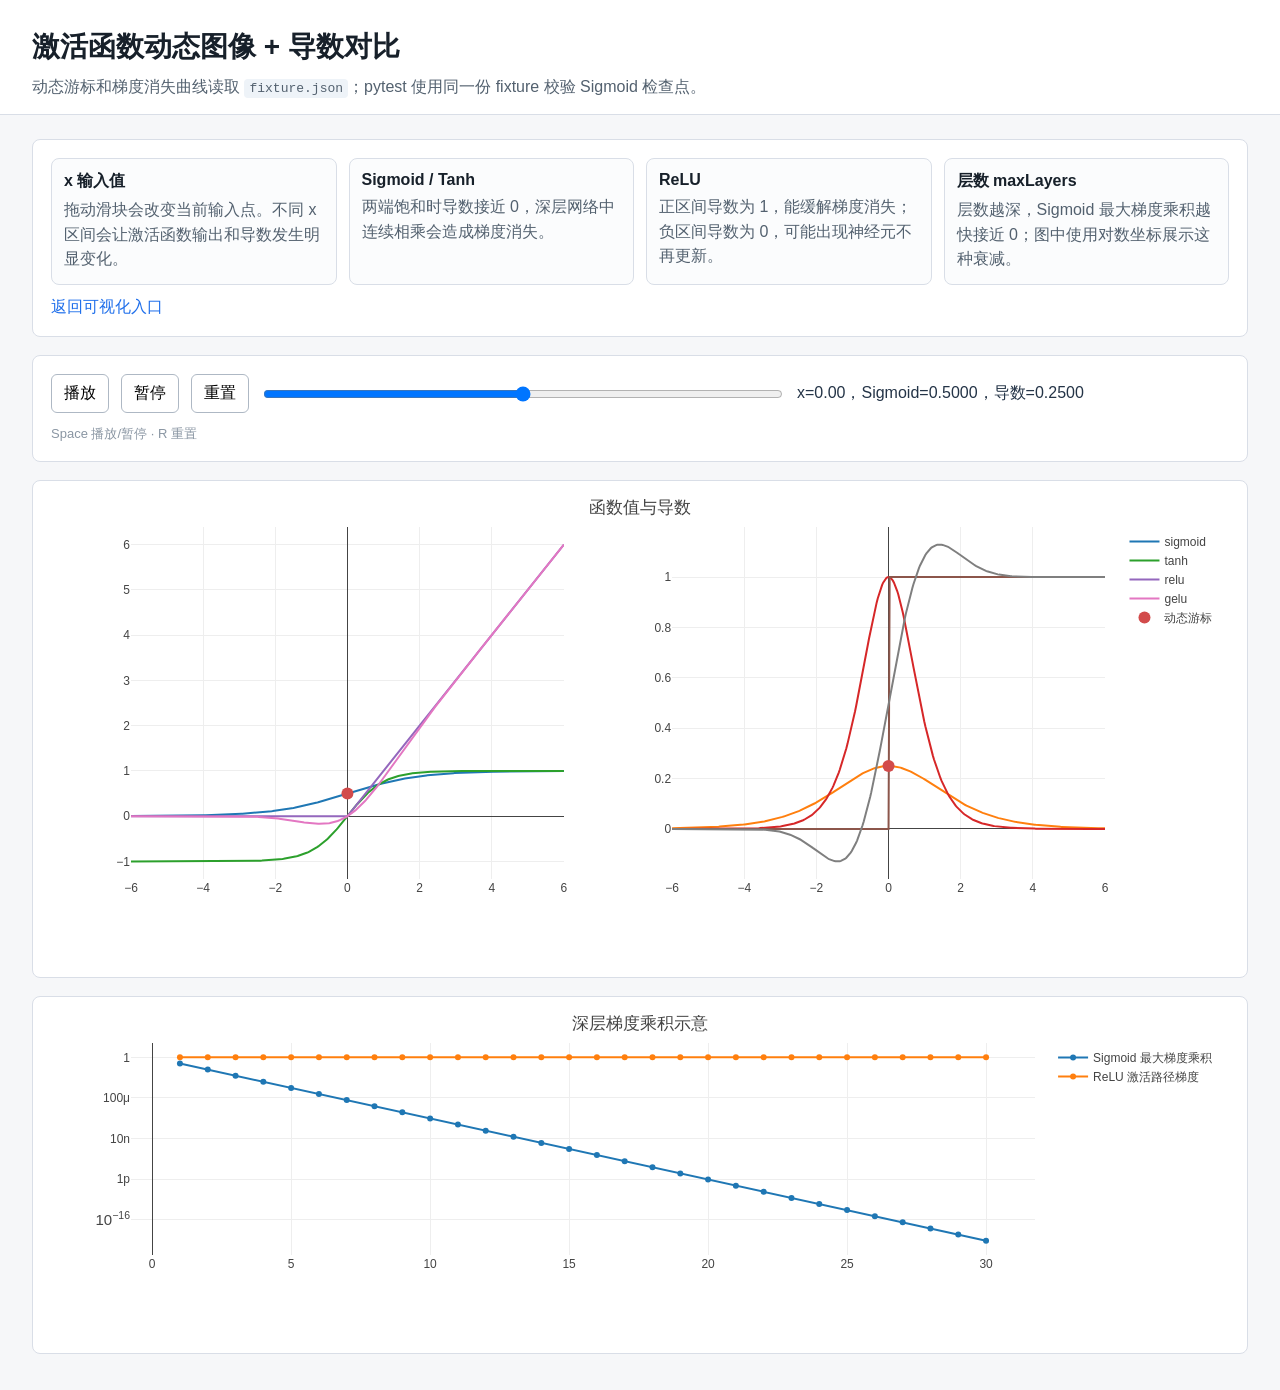
==== visualizations/activation/index.html @ 7203d1c0 "初始提交：从零手写神经网络学习项目 包含 10 个模块的 Jupyter notebook（Perceptron → Transformer）， 配套交互式可视化（梯度下降/反向传播/激活函数/CNN" ====
<!DOCTYPE html>
<html lang="zh-CN">
<head>
  <meta charset="UTF-8" />
  <meta name="viewport" content="width=device-width, initial-scale=1" />
  <title>激活函数 —— 测试联动动态可视化</title>
  <link rel="stylesheet" href="../shared.css" />
  <script src="https://cdn.plot.ly/plotly-2.32.0.min.js"></script>
</head>
<body>
  <header>
    <h1>激活函数动态图像 + 导数对比</h1>
    <p>动态游标和梯度消失曲线读取 <code>fixture.json</code>；pytest 使用同一份 fixture 校验 Sigmoid 检查点。</p>
  </header>
  <main>
    <section class="panel">
      <div class="explain">
        <div class="explain-item"><b>x 输入值</b><span>拖动滑块会改变当前输入点。不同 x 区间会让激活函数输出和导数发生明显变化。</span></div>
        <div class="explain-item"><b>Sigmoid / Tanh</b><span>两端饱和时导数接近 0，深层网络中连续相乘会造成梯度消失。</span></div>
        <div class="explain-item"><b>ReLU</b><span>正区间导数为 1，能缓解梯度消失；负区间导数为 0，可能出现神经元不再更新。</span></div>
        <div class="explain-item"><b>层数 maxLayers</b><span>层数越深，Sigmoid 最大梯度乘积越快接近 0；图中使用对数坐标展示这种衰减。</span></div>
      </div>
      <a class="back-link" href="../">返回可视化入口</a>
    </section>
    <section class="panel controls">
      <button id="play">播放</button>
      <button id="pause">暂停</button>
      <button id="reset">重置</button>
      <input id="slider" type="range" min="0" value="0" />
      <span class="metric" id="readout"></span>
      <span class="metric" style="color:#8a96a3;font-size:13px">Space 播放/暂停 · R 重置</span>
    </section>
    <section class="panel"><div id="activationPlot" style="height:460px"></div></section>
    <section class="panel"><div id="vanishingPlot" style="height:320px"></div></section>
  </main>
  <script>
    const fallbackFixture = {
      domain: {min: -6, max: 6, points: 401},
      deepGradient: {maxLayers: 30, sigmoidMaxDerivative: 0.25, reluActiveDerivative: 1},
      gradientCheck: {x: 0, sigmoid: 0.5, sigmoidGradient: 0.25, tolerance: 0.00001}
    };
    const sigmoid = x => 1 / (1 + Math.exp(-x));
    const gelu = x => 0.5 * x * (1 + Math.tanh(Math.sqrt(2 / Math.PI) * (x + 0.044715 * x ** 3)));
    const numericGrad = (fn, x) => (fn(x + 1e-4) - fn(x - 1e-4)) / 2e-4;

    async function loadFixture() {
      try {
        const response = await fetch("fixture.json", {cache: "no-store"});
        if (!response.ok) throw new Error(response.statusText);
        return await response.json();
      } catch {
        return fallbackFixture;
      }
    }

    function range(min, max, points) {
      return Array.from({length: points}, (_, i) => min + i * (max - min) / (points - 1));
    }

    loadFixture().then(fixture => {
      const xs = range(fixture.domain.min, fixture.domain.max, fixture.domain.points);
      const funcs = [
        ["sigmoid", x => sigmoid(x), x => sigmoid(x) * (1 - sigmoid(x))],
        ["tanh", x => Math.tanh(x), x => 1 - Math.tanh(x) ** 2],
        ["relu", x => Math.max(0, x), x => x > 0 ? 1 : 0],
        ["gelu", gelu, x => numericGrad(gelu, x)]
      ];
      const traces = funcs.flatMap(([name, fn, grad]) => [
        {x: xs, y: xs.map(fn), name, xaxis: "x", yaxis: "y", mode: "lines"},
        {x: xs, y: xs.map(grad), name: name + " 导数", xaxis: "x2", yaxis: "y2", mode: "lines", showlegend: false}
      ]);
      traces.push({x: [0], y: [sigmoid(0)], name: "动态游标", mode: "markers", marker: {size: 12, color: "#d24b4b"}});
      traces.push({x: [0], y: [0.25], name: "动态导数", xaxis: "x2", yaxis: "y2", mode: "markers", marker: {size: 12, color: "#d24b4b"}, showlegend: false});

      Plotly.newPlot("activationPlot", traces, {
        grid: {rows: 1, columns: 2, pattern: "independent"},
        margin: {t: 28},
        title: "函数值与导数"
      }, {responsive: true});

      const layers = Array.from({length: fixture.deepGradient.maxLayers}, (_, i) => i + 1);
      Plotly.newPlot("vanishingPlot", [
        {x: layers, y: layers.map(l => fixture.deepGradient.sigmoidMaxDerivative ** l), name: "Sigmoid 最大梯度乘积", mode: "lines+markers"},
        {x: layers, y: layers.map(l => fixture.deepGradient.reluActiveDerivative ** l), name: "ReLU 激活路径梯度", mode: "lines+markers"}
      ], {yaxis: {type: "log"}, margin: {t: 28}, title: "深层梯度乘积示意"}, {responsive: true});

      const slider = document.getElementById("slider");
      slider.max = xs.length - 1;
      const midIdx = Math.floor(xs.length / 2);
      let idx = midIdx, timer = null;

      function render() {
        const x = xs[idx];
        const s = sigmoid(x);
        const sg = s * (1 - s);
        Plotly.restyle("activationPlot", {x: [[x]], y: [[s]]}, [traces.length - 2]);
        Plotly.restyle("activationPlot", {x: [[x]], y: [[sg]]}, [traces.length - 1]);
        slider.value = idx;
        document.getElementById("readout").textContent = `x=${x.toFixed(2)}，Sigmoid=${s.toFixed(4)}，导数=${sg.toFixed(4)}`;
      }

      document.getElementById("play").onclick = () => {
        if (timer) return;
        timer = setInterval(() => { idx = (idx + 4) % xs.length; render(); }, 90);
      };
      document.getElementById("pause").onclick = () => { clearInterval(timer); timer = null; };
      document.getElementById("reset").onclick = () => { idx = midIdx; clearInterval(timer); timer = null; render(); };
      slider.oninput = event => { idx = Number(event.target.value); render(); };

      document.addEventListener("keydown", e => {
        if (e.target.tagName === "INPUT") return;
        if (e.key === " ") {
          e.preventDefault();
          if (timer) document.getElementById("pause").click();
          else document.getElementById("play").click();
        }
        if (e.key === "r" || e.key === "R") document.getElementById("reset").click();
      });

      render();
    });
  </script>
</body>
</html>
---- visualizations/shared.css ----
:root {
  font-family: Inter, -apple-system, BlinkMacSystemFont, "Segoe UI", sans-serif;
  color: #17202a;
  background: #f6f7f9;
}
body { margin: 0; }
header { padding: 28px 32px 14px; border-bottom: 1px solid #d9dee7; background: #fff; }
h1 { margin: 0 0 8px; font-size: 28px; letter-spacing: 0; }
p { margin: 0; color: #53616f; line-height: 1.6; }
main { padding: 24px 32px 36px; display: grid; gap: 18px; }
.panel { background: #fff; border: 1px solid #d9dee7; border-radius: 8px; padding: 18px; }
.controls { display: flex; gap: 12px; align-items: center; flex-wrap: wrap; }
button { border: 1px solid #aeb8c4; background: #fff; border-radius: 6px; padding: 8px 12px; font: inherit; cursor: pointer; }
button:hover { background: #eef3f8; }
input[type="range"] { width: min(520px, 100%); }
.metric { font-variant-numeric: tabular-nums; color: #243447; }
.explain { display: grid; grid-template-columns: repeat(auto-fit, minmax(220px, 1fr)); gap: 12px; }
.explain-item { border: 1px solid #d9dee7; border-radius: 8px; padding: 12px; background: #fbfcfd; }
.explain-item b { display: block; margin-bottom: 6px; color: #17202a; }
.explain-item span { color: #53616f; line-height: 1.55; }
.back-link { display: inline-block; margin-top: 12px; color: #1f6feb; text-decoration: none; }
.back-link:hover { text-decoration: underline; }
code { background: #eef3f8; border-radius: 4px; padding: 2px 5px; }
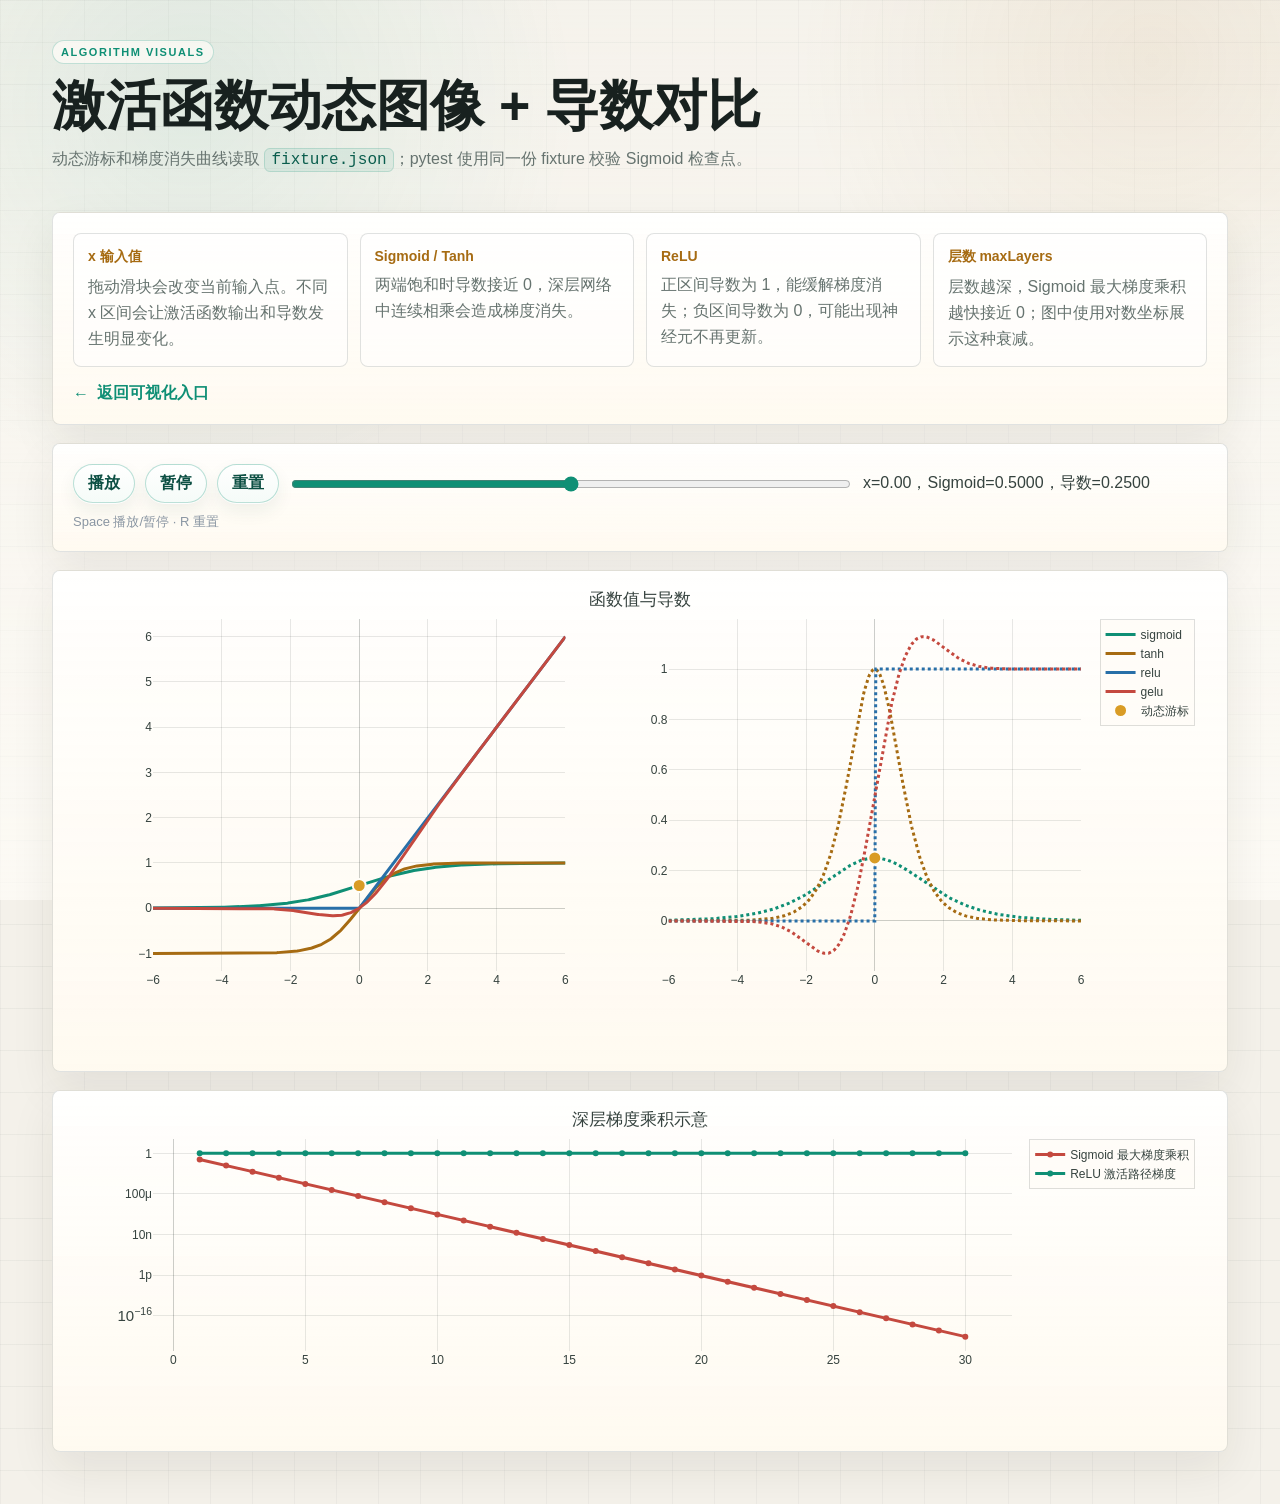
==== commit 9c8ac020: "feat(visualizations): package and refine visual lab" ====
--- a/visualizations/activation/index.html
+++ b/visualizations/activation/index.html
@@ -4,6 +4,7 @@
   <meta charset="UTF-8" />
   <meta name="viewport" content="width=device-width, initial-scale=1" />
   <title>激活函数 —— 测试联动动态可视化</title>
+  <link rel="icon" href="data:," />
   <link rel="stylesheet" href="../shared.css" />
   <script src="https://cdn.plot.ly/plotly-2.32.0.min.js"></script>
 </head>
@@ -42,6 +43,16 @@
     const sigmoid = x => 1 / (1 + Math.exp(-x));
     const gelu = x => 0.5 * x * (1 + Math.tanh(Math.sqrt(2 / Math.PI) * (x + 0.044715 * x ** 3)));
     const numericGrad = (fn, x) => (fn(x + 1e-4) - fn(x - 1e-4)) / 2e-4;
+    const plotTheme = {
+      paper_bgcolor: "rgba(0,0,0,0)",
+      plot_bgcolor: "rgba(0,0,0,0)",
+      font: {color: "#36433f", family: "Avenir Next, Helvetica Neue, sans-serif"},
+      xaxis: {gridcolor: "rgba(24,33,31,0.10)", zerolinecolor: "rgba(24,33,31,0.22)"},
+      yaxis: {gridcolor: "rgba(24,33,31,0.10)", zerolinecolor: "rgba(24,33,31,0.22)"},
+      xaxis2: {gridcolor: "rgba(24,33,31,0.10)", zerolinecolor: "rgba(24,33,31,0.22)"},
+      yaxis2: {gridcolor: "rgba(24,33,31,0.10)", zerolinecolor: "rgba(24,33,31,0.22)"},
+      legend: {bgcolor: "rgba(255,253,248,0.76)", bordercolor: "rgba(24,33,31,0.14)", borderwidth: 1}
+    };
 
     async function loadFixture() {
       try {
@@ -65,14 +76,16 @@
         ["relu", x => Math.max(0, x), x => x > 0 ? 1 : 0],
         ["gelu", gelu, x => numericGrad(gelu, x)]
       ];
-      const traces = funcs.flatMap(([name, fn, grad]) => [
-        {x: xs, y: xs.map(fn), name, xaxis: "x", yaxis: "y", mode: "lines"},
-        {x: xs, y: xs.map(grad), name: name + " 导数", xaxis: "x2", yaxis: "y2", mode: "lines", showlegend: false}
+      const colors = ["#0f8f75", "#a66b12", "#286fa8", "#c4493f"];
+      const traces = funcs.flatMap(([name, fn, grad], i) => [
+        {x: xs, y: xs.map(fn), name, xaxis: "x", yaxis: "y", mode: "lines", line: {color: colors[i], width: 3}},
+        {x: xs, y: xs.map(grad), name: name + " 导数", xaxis: "x2", yaxis: "y2", mode: "lines", line: {color: colors[i], width: 3, dash: "dot"}, showlegend: false}
       ]);
-      traces.push({x: [0], y: [sigmoid(0)], name: "动态游标", mode: "markers", marker: {size: 12, color: "#d24b4b"}});
-      traces.push({x: [0], y: [0.25], name: "动态导数", xaxis: "x2", yaxis: "y2", mode: "markers", marker: {size: 12, color: "#d24b4b"}, showlegend: false});
+      traces.push({x: [0], y: [sigmoid(0)], name: "动态游标", mode: "markers", marker: {size: 13, color: "#d99c25", line: {color: "#fffdf8", width: 2}}});
+      traces.push({x: [0], y: [0.25], name: "动态导数", xaxis: "x2", yaxis: "y2", mode: "markers", marker: {size: 13, color: "#d99c25", line: {color: "#fffdf8", width: 2}}, showlegend: false});
 
       Plotly.newPlot("activationPlot", traces, {
+        ...plotTheme,
         grid: {rows: 1, columns: 2, pattern: "independent"},
         margin: {t: 28},
         title: "函数值与导数"
@@ -80,9 +93,9 @@
 
       const layers = Array.from({length: fixture.deepGradient.maxLayers}, (_, i) => i + 1);
       Plotly.newPlot("vanishingPlot", [
-        {x: layers, y: layers.map(l => fixture.deepGradient.sigmoidMaxDerivative ** l), name: "Sigmoid 最大梯度乘积", mode: "lines+markers"},
-        {x: layers, y: layers.map(l => fixture.deepGradient.reluActiveDerivative ** l), name: "ReLU 激活路径梯度", mode: "lines+markers"}
-      ], {yaxis: {type: "log"}, margin: {t: 28}, title: "深层梯度乘积示意"}, {responsive: true});
+        {x: layers, y: layers.map(l => fixture.deepGradient.sigmoidMaxDerivative ** l), name: "Sigmoid 最大梯度乘积", mode: "lines+markers", line: {color: "#c4493f", width: 3}, marker: {color: "#c4493f"}},
+        {x: layers, y: layers.map(l => fixture.deepGradient.reluActiveDerivative ** l), name: "ReLU 激活路径梯度", mode: "lines+markers", line: {color: "#0f8f75", width: 3}, marker: {color: "#0f8f75"}}
+      ], {...plotTheme, yaxis: {type: "log", gridcolor: "rgba(24,33,31,0.10)", zerolinecolor: "rgba(24,33,31,0.22)"}, margin: {t: 28}, title: "深层梯度乘积示意"}, {responsive: true});
 
       const slider = document.getElementById("slider");
       slider.max = xs.length - 1;
--- a/visualizations/shared.css
+++ b/visualizations/shared.css
@@ -1,23 +1,250 @@
 :root {
-  font-family: Inter, -apple-system, BlinkMacSystemFont, "Segoe UI", sans-serif;
-  color: #17202a;
-  background: #f6f7f9;
-}
-body { margin: 0; }
-header { padding: 28px 32px 14px; border-bottom: 1px solid #d9dee7; background: #fff; }
-h1 { margin: 0 0 8px; font-size: 28px; letter-spacing: 0; }
-p { margin: 0; color: #53616f; line-height: 1.6; }
-main { padding: 24px 32px 36px; display: grid; gap: 18px; }
-.panel { background: #fff; border: 1px solid #d9dee7; border-radius: 8px; padding: 18px; }
-.controls { display: flex; gap: 12px; align-items: center; flex-wrap: wrap; }
-button { border: 1px solid #aeb8c4; background: #fff; border-radius: 6px; padding: 8px 12px; font: inherit; cursor: pointer; }
-button:hover { background: #eef3f8; }
-input[type="range"] { width: min(520px, 100%); }
-.metric { font-variant-numeric: tabular-nums; color: #243447; }
-.explain { display: grid; grid-template-columns: repeat(auto-fit, minmax(220px, 1fr)); gap: 12px; }
-.explain-item { border: 1px solid #d9dee7; border-radius: 8px; padding: 12px; background: #fbfcfd; }
-.explain-item b { display: block; margin-bottom: 6px; color: #17202a; }
-.explain-item span { color: #53616f; line-height: 1.55; }
-.back-link { display: inline-block; margin-top: 12px; color: #1f6feb; text-decoration: none; }
-.back-link:hover { text-decoration: underline; }
-code { background: #eef3f8; border-radius: 4px; padding: 2px 5px; }
+  color-scheme: light;
+  --bg: #f4f1ea;
+  --paper: #fffdf8;
+  --panel: rgba(255, 253, 248, 0.92);
+  --panel-strong: #fffaf0;
+  --ink: #18211f;
+  --muted: #66736f;
+  --soft: #36433f;
+  --line: rgba(39, 53, 49, 0.14);
+  --line-strong: rgba(39, 53, 49, 0.26);
+  --accent: #0f8f75;
+  --accent-soft: rgba(15, 143, 117, 0.1);
+  --accent-2: #a66b12;
+  --danger: #c4493f;
+  --blue: #286fa8;
+  --shadow: 0 18px 45px rgba(43, 35, 20, 0.08);
+  --radius: 8px;
+  font-family: "Avenir Next", "Helvetica Neue", "PingFang SC", "Microsoft YaHei", sans-serif;
+  color: var(--ink);
+  background: var(--bg);
+}
+
+* { box-sizing: border-box; }
+
+html { min-height: 100%; }
+
+body {
+  min-height: 100vh;
+  margin: 0;
+  background:
+    linear-gradient(rgba(24, 33, 31, 0.045) 1px, transparent 1px),
+    linear-gradient(90deg, rgba(24, 33, 31, 0.035) 1px, transparent 1px),
+    radial-gradient(circle at 15% 7%, rgba(15, 143, 117, 0.12), transparent 24rem),
+    radial-gradient(circle at 90% 4%, rgba(166, 107, 18, 0.10), transparent 22rem),
+    var(--bg);
+  background-size: 42px 42px, 42px 42px, auto, auto, auto;
+  overflow-x: hidden;
+}
+
+body::before {
+  content: "";
+  position: fixed;
+  inset: 0;
+  pointer-events: none;
+  background: linear-gradient(to bottom, rgba(255,253,248,0.15), rgba(255,253,248,0.72));
+}
+
+header {
+  position: relative;
+  max-width: 1240px;
+  margin: 0 auto;
+  padding: 40px 32px 20px;
+}
+
+header::before {
+  content: "ALGORITHM VISUALS";
+  display: inline-flex;
+  margin-bottom: 14px;
+  padding: 5px 8px;
+  border: 1px solid rgba(15, 143, 117, 0.24);
+  border-radius: 999px;
+  color: var(--accent);
+  background: rgba(255, 253, 248, 0.7);
+  font-size: 11px;
+  font-weight: 800;
+  letter-spacing: 0.14em;
+}
+
+h1, h2, h3, p { margin-top: 0; }
+
+h1 {
+  max-width: 940px;
+  margin-bottom: 12px;
+  color: var(--ink);
+  font-size: clamp(30px, 4.2vw, 58px);
+  line-height: 1.02;
+  font-weight: 780;
+  letter-spacing: 0;
+}
+
+h2 {
+  color: var(--ink);
+  font-size: 18px;
+  line-height: 1.25;
+  letter-spacing: 0;
+}
+
+p {
+  max-width: 940px;
+  margin-bottom: 0;
+  color: var(--muted);
+  line-height: 1.72;
+}
+
+main {
+  position: relative;
+  max-width: 1240px;
+  margin: 0 auto;
+  padding: 18px 32px 54px;
+  display: grid;
+  gap: 18px;
+}
+
+.panel {
+  position: relative;
+  overflow: hidden;
+  border: 1px solid var(--line);
+  border-radius: var(--radius);
+  padding: 20px;
+  background: linear-gradient(180deg, rgba(255,255,255,0.76), rgba(255,250,240,0.9)), var(--panel);
+  box-shadow: var(--shadow);
+  animation: rise-in 420ms cubic-bezier(.2,.8,.2,1) both;
+}
+
+.panel::before {
+  content: "";
+  position: absolute;
+  inset: 0;
+  pointer-events: none;
+  border-top: 1px solid rgba(255,255,255,0.82);
+}
+
+.panel:nth-of-type(2) { animation-delay: 55ms; }
+.panel:nth-of-type(3) { animation-delay: 110ms; }
+.panel:nth-of-type(4) { animation-delay: 165ms; }
+
+.controls {
+  display: flex;
+  gap: 10px;
+  align-items: center;
+  flex-wrap: wrap;
+}
+
+button {
+  min-height: 38px;
+  border: 1px solid rgba(15, 143, 117, 0.28);
+  border-radius: 999px;
+  padding: 8px 14px;
+  color: #0c4f43;
+  background: linear-gradient(180deg, #ffffff, #f5fbf8);
+  box-shadow: 0 1px 0 rgba(255,255,255,0.9), 0 8px 18px rgba(28, 72, 62, 0.07);
+  font: inherit;
+  font-weight: 700;
+  cursor: pointer;
+  transition: transform 160ms ease, border-color 160ms ease, background 160ms ease, box-shadow 160ms ease;
+}
+
+button:hover {
+  transform: translateY(-1px);
+  border-color: rgba(15, 143, 117, 0.6);
+  background: linear-gradient(180deg, #ffffff, #ecf8f4);
+  box-shadow: 0 10px 24px rgba(15, 143, 117, 0.13);
+}
+
+button:active { transform: translateY(0); }
+
+input[type="range"] {
+  width: min(560px, 100%);
+  accent-color: var(--accent);
+}
+
+.metric {
+  color: var(--soft);
+  font-variant-numeric: tabular-nums;
+}
+
+.explain {
+  display: grid;
+  grid-template-columns: repeat(auto-fit, minmax(220px, 1fr));
+  gap: 12px;
+}
+
+.explain-item {
+  position: relative;
+  min-height: 122px;
+  border: 1px solid var(--line);
+  border-radius: var(--radius);
+  padding: 14px;
+  background: rgba(255, 255, 255, 0.56);
+  transition: transform 160ms ease, border-color 160ms ease, background 160ms ease;
+}
+
+.explain-item:hover {
+  transform: translateY(-2px);
+  border-color: var(--line-strong);
+  background: rgba(255, 255, 255, 0.86);
+}
+
+.explain-item b {
+  display: block;
+  margin-bottom: 8px;
+  color: var(--accent-2);
+  font-size: 14px;
+}
+
+.explain-item span {
+  color: var(--muted);
+  line-height: 1.62;
+}
+
+.back-link {
+  display: inline-flex;
+  align-items: center;
+  gap: 8px;
+  margin-top: 16px;
+  color: var(--accent);
+  text-decoration: none;
+  font-weight: 800;
+}
+
+.back-link::before {
+  content: "←";
+  transition: transform 160ms ease;
+}
+
+.back-link:hover::before { transform: translateX(-3px); }
+
+code {
+  border: 1px solid rgba(15, 143, 117, 0.18);
+  border-radius: 6px;
+  padding: 2px 6px;
+  color: #0a5d4d;
+  background: rgba(15, 143, 117, 0.08);
+  font-family: "SFMono-Regular", Consolas, monospace;
+}
+
+.plot-container, .js-plotly-plot { border-radius: var(--radius); }
+
+@keyframes rise-in {
+  from { opacity: 0; transform: translateY(12px); }
+  to { opacity: 1; transform: translateY(0); }
+}
+
+@media (max-width: 720px) {
+  header { padding: 30px 18px 14px; }
+  main { padding: 10px 18px 34px; }
+  .panel { padding: 16px; }
+  .controls { align-items: stretch; }
+  button { flex: 1 1 auto; }
+}
+
+@media (prefers-reduced-motion: reduce) {
+  *, *::before, *::after {
+    animation-duration: 0.01ms !important;
+    animation-iteration-count: 1 !important;
+    scroll-behavior: auto !important;
+    transition-duration: 0.01ms !important;
+  }
+}
